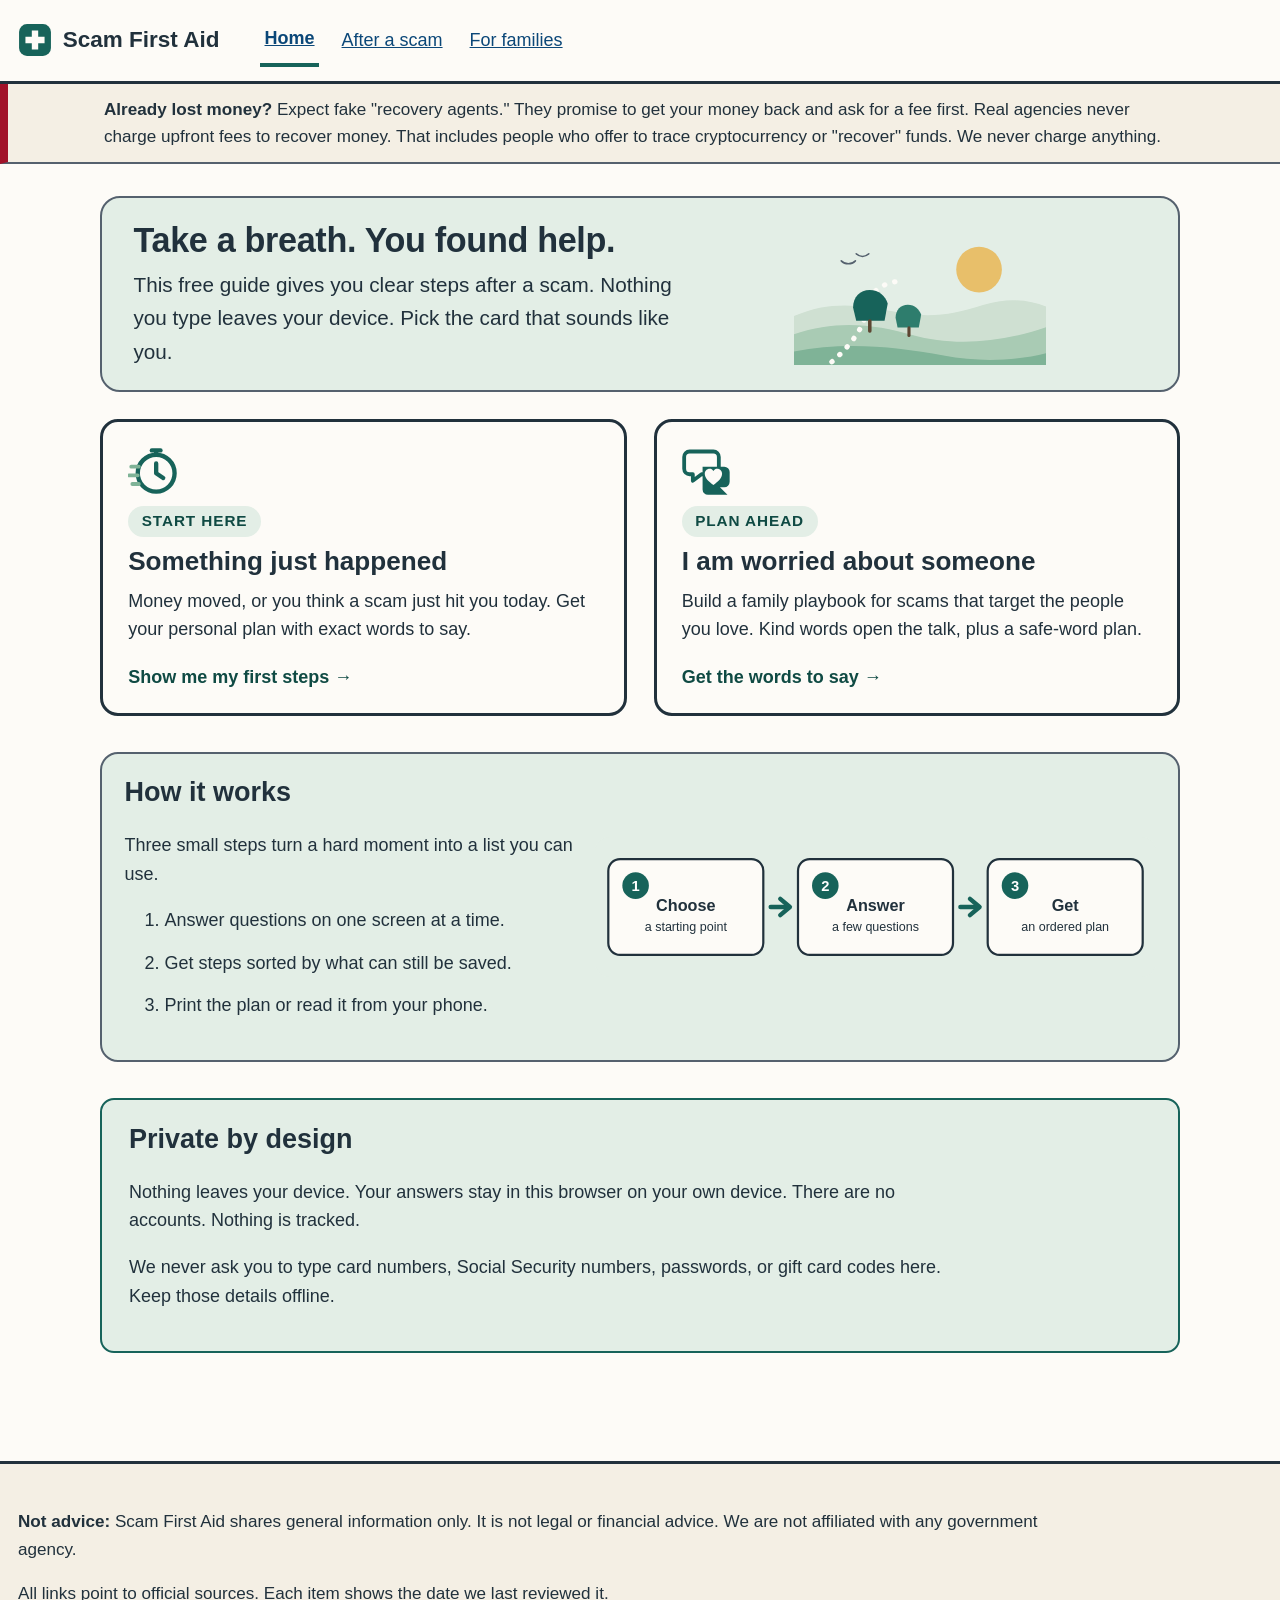
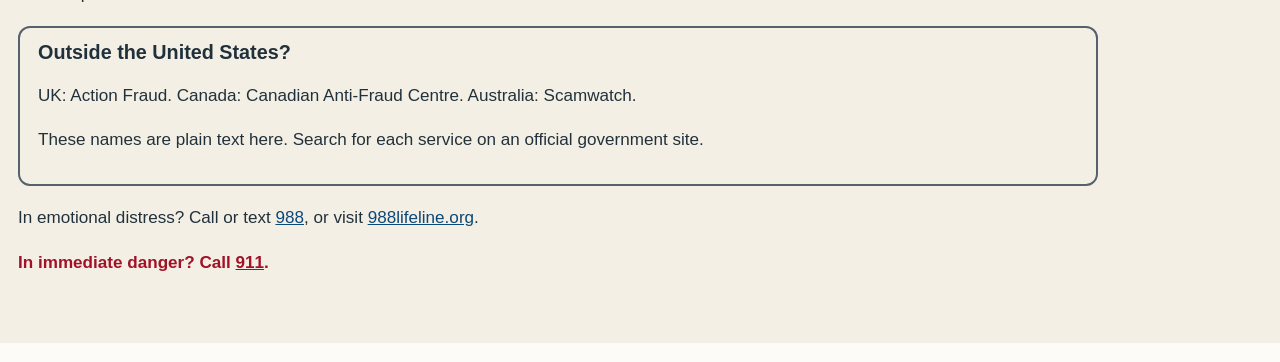
==== index.html @ e0d2bd54 "Publish reviewed Scam First Aid static site" ====
<!doctype html>
<html lang="en">
<head>
<meta charset="utf-8">
<meta name="viewport" content="width=device-width, initial-scale=1">
<title>Scam First Aid - free, private help after a scam</title>
<meta name="description" content="Answer a few questions after a scam. Get ordered, printable steps with exact words to say. Nothing you type leaves your device.">
<link rel="icon" href="assets/img/favicon.svg" type="image/svg+xml">
<link rel="stylesheet" href="assets/css/site.css">
<link rel="stylesheet" href="assets/css/print.css" media="print">
</head>
<body>
<a class="skip" href="#main">Skip to main content</a>
<header class="site-header">
  <p class="brand"><a class="brand-link" href="index.html"><img class="brand-mark" src="assets/img/favicon.svg" alt=""><span>Scam First Aid</span></a></p>
  <nav aria-label="Main">
    <ul>
      <li><a href="index.html" aria-current="page">Home</a></li>
      <li><a href="after-a-scam.html">After a scam</a></li>
      <li><a href="family.html">For families</a></li>
    </ul>
  </nav>
</header>

<div class="banner-warning">
  <p class="banner-full"><strong>Already lost money?</strong> Expect fake "recovery agents." They promise to get your money back and ask for a fee first. Real agencies never charge upfront fees to recover money. That includes people who offer to trace cryptocurrency or "recover" funds. We never charge anything.</p>
  <details class="banner-short">
    <summary><span><strong>Lost money?</strong> Beware fees.</span></summary>
    <p>They promise to get your money back and ask for a fee first. That includes people who offer to trace cryptocurrency or "recover" funds. Real agencies never charge upfront fees to recover money. We never charge anything.</p>
  </details>
</div>

<main id="main" class="home">
  <section class="hero" aria-labelledby="hero-title">
    <div>
      <h1 id="hero-title">Take a breath. You found help.</h1>
      <p class="lede">This free guide gives you clear steps after a scam. Nothing you type leaves your device. Pick the card that sounds like you.</p>
    </div>
    <img class="hero-art" src="assets/img/hero.svg" alt="" aria-hidden="true">
  </section>

  <ul class="doors">
    <li><a class="door" href="after-a-scam.html">
      <img class="door-icon" src="assets/img/persona-urgent.svg" alt="" aria-hidden="true">
      <span class="door-eyebrow">Start here</span>
      <h2>Something just happened</h2>
      <p>Money moved, or you think a scam just hit you today. Get your personal plan with exact words to say.</p>
      <span class="door-cta">Show me my first steps &rarr;</span>
    </a></li>
    <li><a class="door" href="family.html">
      <img class="door-icon" src="assets/img/persona-family.svg" alt="" aria-hidden="true">
      <span class="door-eyebrow">Plan ahead</span>
      <h2>I am worried about someone</h2>
      <p>Build a family playbook for scams that target the people you love. Kind words open the talk, plus a safe-word plan.</p>
      <span class="door-cta">Get the words to say &rarr;</span>
    </a></li>
  </ul>

  <section class="how-section" aria-labelledby="how-title">
    <div class="how-copy">
      <h2 id="how-title">How it works</h2>
      <p>Three small steps turn a hard moment into a list you can use.</p>
      <ol class="how-list">
        <li>Answer questions on one screen at a time.</li>
        <li>Get steps sorted by what can still be saved.</li>
        <li>Print the plan or read it from your phone.</li>
      </ol>
    </div>
    <img class="pathway-art" src="assets/img/recovery-path.svg" alt="Choose your starting point, answer a few questions, and get an ordered plan you can print.">
  </section>

  <div class="privacy-box">
    <h2>Private by design</h2>
    <p>Nothing leaves your device. Your answers stay in this browser on your own device. There are no accounts. Nothing is tracked.</p>
    <p>We never ask you to type card numbers, Social Security numbers, passwords, or gift card codes here. Keep those details offline.</p>
  </div>
</main>

<footer class="site-footer">
  <p><strong>Not advice:</strong> Scam First Aid shares general information only. It is not legal or financial advice. We are not affiliated with any government agency.</p>
  <p>All links point to official sources. Each item shows the date we last reviewed it.</p>
  <section class="footer-card" aria-labelledby="outside-us-title">
    <h2 id="outside-us-title">Outside the United States?</h2>
    <p>UK: Action Fraud. Canada: Canadian Anti-Fraud Centre. Australia: Scamwatch.</p>
    <p>These names are plain text here. Search for each service on an official government site.</p>
  </section>
  <p>In emotional distress? Call or text <a href="tel:988">988</a>, or visit <a href="https://988lifeline.org/" target="_blank" rel="noopener noreferrer">988lifeline.org</a>.</p>
  <p class="danger-note">In immediate danger? Call <a href="tel:911">911</a>.</p>
</footer>

<p id="sfa-live" class="visually-hidden" role="status" aria-live="polite"></p>
</body>
</html>
---- assets/css/site.css ----
:root {
  --paper: #fdfbf7;
  --ink: #21313c;
  --soft: #f4efe4;
  --calm-soft: #e3eee6;
  --calm: #17635a;
  --calm-dark: #0f4a43;
  --link: #0b4778;
  --link-visited: #5b3d80;
  --focus: #94500a;
  --line: #55616e;
  --urgent: #8a4500;
  --today-badge-bg: #7a4d00;
  --danger: #a11229;
}

* { box-sizing: border-box; }

html {
  font-size: 112.5%;
  scroll-behavior: smooth;
}

body {
  margin: 0;
  background: var(--paper);
  color: var(--ink);
  font-family: "Source Sans 3", "Source Sans Pro", -apple-system, "Segoe UI", Roboto, Arial, sans-serif;
  line-height: 1.6;
}

body.large-print {
  font-size: 133%;
}

p, li, dd { max-width: 46rem; }

h1, h2, h3 { line-height: 1.2; max-width: 40rem; }

a { color: var(--link); }
a:visited { color: var(--link-visited); }

a:focus-visible, button:focus-visible, input:focus-visible, select:focus-visible, [tabindex]:focus-visible {
  outline: 4px solid var(--focus);
  outline-offset: 3px;
  border-radius: 4px;
}

.skip {
  position: absolute;
  left: -9999px;
  top: 0;
  background: var(--paper);
  padding: 0.75rem 1rem;
  z-index: 10;
}
.skip:focus { left: 0.5rem; }

.visually-hidden {
  position: absolute !important;
  width: 1px;
  height: 1px;
  overflow: hidden;
  clip: rect(0 0 0 0);
  white-space: nowrap;
}

.site-header {
  border-bottom: 3px solid var(--ink);
  padding: 0.75rem 1rem;
  display: flex;
  flex-wrap: wrap;
  gap: 0.5rem 2rem;
  align-items: center;
  background: var(--paper);
}

.brand {
  margin: 0;
  font-weight: 700;
  font-size: 1.25rem;
}
.brand-link {
  display: inline-flex;
  align-items: center;
  gap: 0.6rem;
  min-height: 52px;
  padding-right: 0.25rem;
  color: var(--ink);
  text-decoration: none;
}
.brand-mark {
  width: 34px;
  height: 34px;
  flex: none;
}

.site-header nav ul {
  list-style: none;
  display: flex;
  gap: 1rem;
  margin: 0;
  padding: 0;
  flex-wrap: wrap;
}
.site-header nav a {
  display: inline-flex;
  align-items: center;
  padding: 0.45rem 0.25rem;
  min-height: 52px;
  line-height: 1.3;
}
.site-header nav a[aria-current="page"] {
  font-weight: 700;
  border-bottom: 4px solid var(--calm);
}

.banner-warning {
  background: var(--soft);
  border-bottom: 2px solid var(--line);
  border-left: 8px solid var(--danger);
  padding: 0.65rem 1rem;
  font-size: 0.95rem;
}
.banner-warning p { margin: 0 auto; max-width: 60rem; }
.banner-short { display: none; }

main {
  padding: 2rem 1rem 3.5rem;
  max-width: 62rem;
  margin: 0 auto;
}

.lede { font-size: 1.15rem; }

.hero {
  background: var(--calm-soft);
  border: 2px solid var(--line);
  border-radius: 20px;
  padding: 1.5rem;
  margin: 0 0 1.5rem;
  display: grid;
  gap: 1rem;
  align-items: center;
}
.hero h1 {
  margin: 0 0 0.4rem;
  font-size: 1.9rem;
  letter-spacing: -0.01em;
}
.hero .lede { margin: 0; }
.hero-art {
  width: 100%;
  max-width: 17rem;
  height: auto;
  justify-self: center;
}

@media (min-width: 48rem) {
  .hero { grid-template-columns: 1.2fr 1fr; padding: 1.25rem 1.75rem; }
  .hero-art { max-width: 14rem; }
}

@media (max-width: 480px) {
  .banner-full { display: none; }
  .banner-short { display: block; margin: 0 auto; max-width: 60rem; }
  .banner-short summary {
    display: flex;
    align-items: center;
    justify-content: space-between;
    gap: 0.75rem;
    min-height: 52px;
    cursor: pointer;
  }
  .banner-short summary::after {
    content: "Read more";
    flex: none;
    font-weight: 700;
    color: var(--calm-dark);
  }
  .banner-short[open] summary::after { content: "Show less"; }
  .hero-art { display: none; }
  main { padding-top: 0.75rem; }
  .hero { padding: 1rem; margin-bottom: 1rem; }
  .hero h1 { font-size: 1.55rem; }
  main.home {
    display: flex;
    flex-direction: column;
  }
  main.home .doors { order: -1; }
}

.doors {
  display: grid;
  gap: 1.5rem;
  grid-template-columns: repeat(auto-fit, minmax(17rem, 1fr));
  margin: 0 0 2rem;
  padding: 0;
  list-style: none;
}

.how-section {
  display: grid;
  grid-template-columns: minmax(0, 1fr) minmax(18rem, 1.25fr);
  gap: 1.25rem;
  align-items: center;
  padding: 1.25rem;
  margin: 0 0 2rem;
  background: var(--calm-soft);
  border: 2px solid var(--line);
  border-radius: 18px;
}
.how-section h2 { margin-top: 0; }
.how-section p { margin-top: 0; }
.pathway-art {
  width: 100%;
  height: auto;
  justify-self: center;
}

.door {
  border: 3px solid var(--ink);
  border-radius: 18px;
  padding: 1.25rem 1.4rem 1.15rem;
  display: flex;
  flex-direction: column;
  gap: 0.5rem;
  min-height: 52px;
  height: 100%;
  color: var(--ink);
  text-decoration: none;
  background: var(--paper);
  transition: transform 0.15s ease-out, box-shadow 0.15s ease-out;
}
.door:hover {
  background: var(--soft);
  transform: translateY(-2px);
  box-shadow: 0 4px 0 rgba(33, 49, 60, 0.25);
}
.door-icon {
  width: 52px;
  height: 52px;
}
.door-eyebrow {
  align-self: flex-start;
  font-size: 0.85rem;
  font-weight: 700;
  letter-spacing: 0.06em;
  text-transform: uppercase;
  color: var(--calm-dark);
  background: var(--calm-soft);
  border-radius: 999px;
  padding: 0.2rem 0.75rem;
}
.door h2 { margin: 0; font-size: 1.45rem; }
.door p { margin: 0; }
.door-cta {
  margin-top: auto;
  padding-top: 0.55rem;
  font-weight: 700;
  color: var(--calm-dark);
}

.how-list li { margin-bottom: 0.75rem; }

.privacy-box {
  border: 2px solid var(--calm);
  border-radius: 14px;
  background: var(--calm-soft);
  padding: 1.25rem 1.5rem;
  margin: 2rem 0;
}
.privacy-box h2 { margin-top: 0; }

.crisis-box {
  border: 3px solid var(--ink);
  border-radius: 12px;
  padding: 1.25rem 1.5rem;
  margin: 2rem 0 0;
}
.crisis-box h2, .crisis-box h3 { margin-top: 0; }
.crisis-box ul { padding-left: 1.25rem; }
.crisis-box li { margin-bottom: 0.6rem; }
.danger-line, .danger-note {
  color: var(--danger);
  font-weight: 700;
}
.danger-line a, .danger-note a { color: inherit; }

.wiz-progress {
  font-weight: 700;
  margin: 1rem 0 0.25rem;
}

.wiz-reassure {
  margin: 0.25rem 0 0.75rem;
  color: var(--line);
}

.progressbar {
  height: 14px;
  border: 2px solid var(--ink);
  border-radius: 999px;
  overflow: hidden;
  max-width: 24rem;
  background: var(--paper);
}
.progressbar span {
  display: block;
  height: 100%;
  width: 0;
  background: var(--calm);
  transition: width 0.2s ease-out;
}

.qcard {
  border: 2px solid var(--ink);
  border-radius: 16px;
  padding: 1.5rem;
  margin-top: 1rem;
  max-width: 42rem;
  background: var(--paper);
}
.qcard legend {
  font-weight: 700;
  font-size: 1.2rem;
  padding: 0 0.25rem;
}
.qcard .why {
  margin: 0 0 1rem;
  color: var(--ink);
}
.qcard fieldset { border: none; margin: 0; padding: 0; }

.choices {
  display: grid;
  gap: 0.75rem;
  padding: 0;
  margin: 0 0 1rem;
  list-style: none;
}

.choice {
  display: flex;
  align-items: center;
  gap: 0.75rem;
  width: 100%;
  min-height: 52px;
  text-align: left;
  font: inherit;
  padding: 0.85rem 1rem;
  border: 2px solid var(--ink);
  border-radius: 12px;
  background: var(--paper);
  cursor: pointer;
}
.choice:hover { background: var(--soft); }
.choice input {
  width: 26px;
  height: 26px;
  accent-color: var(--calm);
}

.wiz-actions {
  display: flex;
  gap: 0.75rem;
  flex-wrap: wrap;
  align-items: center;
}

button.btn, a.btn {
  font: inherit;
  font-weight: 700;
  min-height: 52px;
  padding: 0.65rem 1.35rem;
  border-radius: 12px;
  border: 2px solid var(--ink);
  background: var(--paper);
  color: var(--ink);
  cursor: pointer;
  display: inline-block;
}
button.btn.primary, a.btn.primary {
  background: var(--calm);
  border-color: var(--calm-dark);
  color: #ffffff;
}
button.btn:hover, a.btn:hover { background: var(--soft); color: var(--ink); }
button.btn.primary:hover, a.btn.primary:hover { background: var(--calm-dark); border-color: var(--calm-dark); color: #ffffff; }
button.btn[disabled] { opacity: 0.5; cursor: not-allowed; }

.plan-header {
  display: flex;
  flex-wrap: wrap;
  gap: 0.75rem 1.5rem;
  align-items: flex-start;
  justify-content: space-between;
  margin-top: 2.5rem;
  border-top: 3px solid var(--calm);
  padding-top: 1.25rem;
}
.plan-actions { display: flex; gap: 0.5rem; flex-wrap: wrap; }
.plan-date { margin: 0.35rem 0 0; color: var(--line); }
.plan-print-brand, .privacy-print-note { display: none; }

.tier-heading {
  margin: 1.75rem 0 0.5rem;
  font-size: 1.15rem;
  letter-spacing: 0.02em;
}

ol.plan-list { list-style: none; margin: 0; padding: 0; }

.plan-item {
  list-style: none;
}

.step-card {
  border: 2px solid var(--ink);
  border-radius: 16px;
  padding: 1.25rem 1.4rem;
  margin: 1rem 0;
  break-inside: avoid;
}
.step-head {
  display: flex;
  flex-wrap: wrap;
  gap: 0.5rem 0.75rem;
  align-items: baseline;
}
.step-number {
  font-weight: 700;
  color: var(--calm-dark);
  font-size: 1.15rem;
}
.step-head h4 { margin: 0; }

.badge {
  font-size: 0.85rem;
  font-weight: 700;
  padding: 0.2rem 0.6rem;
  border-radius: 999px;
  border: 2px solid currentColor;
  white-space: nowrap;
}
.badge-now { color: var(--urgent); }
.badge-today { color: var(--today-badge-bg); }
.badge-week { color: var(--line); }

.step-label { font-weight: 700; }

.say-block {
  background: var(--soft);
  border-left: 6px solid var(--calm);
  padding: 0.85rem 1.1rem;
  margin: 0.75rem 0;
  border-radius: 0 10px 10px 0;
}
.say-block p { margin: 0 0 0.5rem; }
.say-block blockquote {
  margin: 0;
  font-size: 1.05rem;
}

.copy-btn {
  font: inherit;
  font-size: 0.95rem;
  min-height: 52px;
  padding: 0.35rem 0.9rem;
  border-radius: 10px;
  border: 2px solid var(--ink);
  background: var(--paper);
  cursor: pointer;
}
.copy-btn:hover { background: var(--soft); }

.step-note { font-style: italic; }

.contacts {
  list-style: none;
  padding: 0;
  margin: 0.5rem 0;
}
.contacts li { margin: 0.35rem 0; }
.phone-link {
  font-weight: 700;
  font-size: 1.15rem;
}

.source-line {
  font-size: 0.9rem;
  color: var(--line);
  margin: 0.75rem 0 0;
}
.source-line a { color: var(--link); }

.done-box {
  display: flex;
  align-items: center;
  gap: 0.6rem;
  margin-top: 0.75rem;
  font-weight: 700;
  min-height: 52px;
  cursor: pointer;
}
.done-box input { width: 24px; height: 24px; accent-color: var(--calm); }
.step-card.is-done { opacity: 0.6; }

.summary-chips {
  display: flex;
  flex-wrap: wrap;
  gap: 0.5rem;
  list-style: none;
  padding: 0;
  margin: 1rem 0;
}
.chip {
  border: 2px solid var(--line);
  border-radius: 999px;
  padding: 0.3rem 0.8rem;
  background: var(--soft);
}

.fam-form {
  border: 2px solid var(--ink);
  border-radius: 16px;
  padding: 1.5rem;
  margin: 1rem 0;
  max-width: 34rem;
  background: var(--paper);
}
.fam-form label {
  display: block;
  font-weight: 700;
  margin-bottom: 0.3rem;
}
.fam-form select {
  font: inherit;
  min-height: 52px;
  padding: 0.5rem;
  border: 2px solid var(--ink);
  border-radius: 10px;
  background: var(--paper);
  color: var(--ink);
  width: 100%;
  margin-bottom: 1rem;
}
.fam-callout {
  border-left: 6px solid var(--calm);
  background: var(--soft);
  padding: 0.75rem 1rem;
  margin: 1rem 0;
  border-radius: 0 10px 10px 0;
}
.fam-callout a {
  display: inline-flex;
  align-items: center;
  min-height: 52px;
  margin-top: 0.35rem;
  padding: 0.35rem 0.8rem;
  border: 2px solid var(--calm-dark);
  border-radius: 10px;
  background: var(--paper);
  font-weight: 700;
}
.fam-callout a:hover { background: var(--calm-soft); }

.avoid-table {
  border-collapse: collapse;
  width: 100%;
  max-width: 46rem;
  margin: 0.75rem 0 1.25rem;
}
.avoid-table caption {
  text-align: left;
  font-weight: 700;
  padding-bottom: 0.4rem;
}
.avoid-table th, .avoid-table td {
  border: 2px solid var(--ink);
  padding: 0.6rem 0.75rem;
  text-align: left;
  vertical-align: top;
}

.script-lines { padding-left: 1.25rem; }
.script-lines li { margin-bottom: 0.6rem; }

.agreement-lines { padding-left: 1.25rem; }
.agreement-lines li { margin-bottom: 0.6rem; }

.print-only { display: none; }

.scenario-label { font-weight: 700; margin-bottom: 0.25rem; }

.resistance-moves { padding-left: 1.25rem; }
.resistance-moves li { margin-bottom: 0.6rem; }
.hard-line {
  border-left: 6px solid var(--urgent);
  padding: 0.5rem 0.75rem;
  margin: 0.75rem 0;
  font-weight: 700;
}
.refresh-note { font-style: italic; }

.practice-roles {
  display: grid;
  gap: 0.75rem;
  margin: 0.75rem 0;
}
@media (min-width: 40rem) {
  .practice-roles { grid-template-columns: 1fr 1fr; }
}
.practice-role {
  border: 2px solid var(--line);
  border-radius: 12px;
  padding: 0.75rem 1rem;
  background: var(--soft);
}
.practice-role h4 { margin: 0 0 0.35rem; }

.letter-block {
  border: 2px solid var(--ink);
  border-radius: 14px;
  padding: 1rem 1.25rem;
  margin: 1rem 0;
}
.letter-block h3 { margin-top: 0; }
.letter-body p { margin: 0.5rem 0; }

.ritual-picker {
  border: 2px solid var(--ink);
  border-radius: 12px;
  padding: 0.75rem 1rem;
  margin: 0.75rem 0;
  max-width: 34rem;
}
.ritual-picker legend { font-weight: 700; padding: 0 0.4rem; }
.ritual-option {
  display: inline-flex;
  align-items: center;
  gap: 0.4rem;
  min-height: 52px;
  margin-right: 1.25rem;
  font-weight: 700;
}
.ritual-slots { padding-left: 1.25rem; }
.ritual-slots li { margin-bottom: 0.35rem; }
.strip-note { font-style: italic; }

.site-footer {
  border-top: 3px solid var(--ink);
  padding: 1.5rem 1rem 2.75rem;
  font-size: 0.95rem;
  background: var(--soft);
}
.site-footer p { max-width: 60rem; }
.footer-card {
  max-width: 60rem;
  margin: 1rem 0;
  padding: 0.75rem 1rem;
  border: 2px solid var(--line);
  border-radius: 12px;
}
.footer-card h2 { margin: 0 0 0.35rem; font-size: 1.1rem; }

@media (prefers-reduced-motion: reduce) {
  html { scroll-behavior: auto; }
  * { transition: none !important; }
}

.help-directory {
  border: 2px solid var(--ink);
  border-radius: 16px;
  padding: 1rem 1.25rem;
  margin: 1rem 0 2rem;
  background: var(--paper);
}
.help-directory summary {
  display: flex;
  align-items: center;
  min-height: 52px;
  font-weight: 700;
  font-size: 1.1rem;
  cursor: pointer;
}
.directory-list {
  list-style: none;
  padding: 0;
  margin: 1rem 0 0;
  display: grid;
  gap: 0.85rem;
}
.dir-row {
  border: 2px solid var(--line);
  border-radius: 12px;
  padding: 0.75rem 1rem;
  background: var(--soft);
}
.dir-head {
  margin: 0 0 0.25rem;
  display: flex;
  flex-wrap: wrap;
  align-items: center;
  gap: 0.5rem;
}
.dir-chip {
  font-size: 0.85rem;
  font-weight: 700;
  border: 2px solid var(--line);
  border-radius: 999px;
  padding: 0.15rem 0.7rem;
  background: var(--paper);
}
.dir-for { margin: 0 0 0.35rem; }
.dir-meta { margin: 0; font-size: 0.9rem; }
.dir-reviewed { color: var(--line); }

.evidence-box {
  border: 2px solid var(--calm-dark);
  border-radius: 14px;
  background: var(--calm-soft);
  padding: 1rem 1.25rem;
  margin: 1rem 0;
}
.evidence-box h3 { margin-top: 0; }
.evidence-box ul { padding-left: 1.25rem; margin-bottom: 0; }
.evidence-box li { margin-bottom: 0.4rem; }

.wallet-card {
  border: 2px dashed var(--ink);
  border-radius: 10px;
  padding: 0.75rem 1rem;
  margin: 1rem 0;
  max-width: 3.5in;
  background: var(--paper);
}
.wallet-card h3 { margin-top: 0; font-size: 1rem; }
.wallet-card p { margin: 0.3rem 0; }
.wallet-card ul { padding-left: 1.25rem; margin-bottom: 0; }
.wallet-card li { margin-bottom: 0.3rem; }

@media (min-width: 48rem) {
  main { padding: 1.75rem 1rem 4rem; }
}

@media (max-width: 47.99rem) {
  .how-section { grid-template-columns: 1fr; }
}
---- assets/css/print.css ----
@page {
  margin: 0.5in;
}

@page wallet {
  size: 3.5in 2in;
  margin: 0.12in;
}

body {
  font-size: 11pt;
  line-height: 1.4;
  color: #000;
  background: #fff;
}

body.large-print {
  font-size: 13pt;
}

[tabindex]:focus,
:focus {
  outline: none !important;
}

body.plan-shown .page-intro,
body.plan-shown #plan > .lede {
  display: none !important;
}

body.plan-shown #help-directory {
  display: none !important;
}

.site-header,
.banner-warning,
.hero,
.doors,
.wiz-actions,
.wiz-reassure,
.plan-actions,
.summary-wrap,
.copy-btn,
.done-box,
.skip,
#sfa-live,
.fam-form,
.ritual-picker,
.privacy-box,
.how-list,
.no-print {
  display: none !important;
}

.print-only {
  display: block !important;
}

a {
  color: #000;
  text-decoration: none;
}

.plan-print-brand {
  display: block !important;
  font-size: 10pt;
  font-weight: 700;
  letter-spacing: 0.08em;
  text-transform: uppercase;
  margin: 0 0 2pt;
}

h1 { font-size: 18pt; }
h2 { font-size: 15pt; }
h3 { font-size: 13pt; }

.plan-header {
  border-top: none;
  padding-top: 0;
  margin-top: 0;
}
.plan-title-wrap h2 { font-size: 16pt; }
.plan-date {
  color: #000;
  font-size: 10pt;
  margin: 2pt 0 4pt;
}

.step-card a[href^="http"]::after,
.crisis-box a[href^="http"]::after {
  content: " (" attr(href) ")";
  font-size: 8pt;
  word-break: break-all;
}

.step-card,
.crisis-box {
  border: 1.5pt solid #000;
  border-radius: 0;
  padding: 6pt 9pt;
  margin: 5pt 0;
  break-inside: avoid;
  page-break-inside: avoid;
}

.evidence-box,
.wallet-card {
  border: 1.5pt solid #000;
  border-radius: 0;
  padding: 6pt 9pt;
  margin: 5pt 0;
  break-inside: avoid;
  page-break-inside: avoid;
}

.letter-block,
.ritual-strip,
.agreement-lines,
.refresh-note {
  break-inside: avoid;
  page-break-inside: avoid;
}

.letter-block {
  border: 1.5pt solid #000;
  padding: 6pt 9pt;
  margin: 5pt 0;
}

.letter-block h3,
.ritual-strip h4 {
  margin-top: 0;
}

.ritual-slots {
  padding-left: 14pt;
  margin: 2pt 0;
}

.ritual-slots li { margin-bottom: 1pt; }

.hard-line {
  border-left: 3pt solid #000;
  padding: 4pt 7pt;
  margin: 4pt 0;
}

.evidence-box h3,
.wallet-card h3 {
  font-size: 11.5pt;
  margin-top: 0;
}

.wallet-card {
  page: wallet;
  box-sizing: border-box;
  width: calc(3.5in - 0.24in);
  max-width: none;
  border-style: solid;
  border-width: 1pt;
  font-size: 8pt;
}

.wallet-card ul {
  padding-left: 12pt;
  margin: 2pt 0;
}

.wallet-card li { margin-bottom: 1pt; }

.tier-heading {
  break-after: avoid;
  page-break-after: avoid;
  margin: 9pt 0 2pt;
  font-size: 11.5pt;
}

.say-block {
  background: #fff;
  border-left: 3pt solid #000;
  padding: 4pt 7pt;
  margin: 4pt 0;
}
.say-block blockquote { font-size: 10.5pt; }

.step-head h4 { font-size: 11.5pt; }

.badge { color: #000; }

.contacts { margin: 2pt 0; }
.contacts li { margin: 1pt 0; }

.phone-link { font-size: 10.5pt; }

.source-line {
  font-size: 8.5pt;
  color: #000;
  margin: 3pt 0 0;
}

.privacy-print-note {
  display: block !important;
  font-size: 9pt;
  margin-top: 10pt;
  border-top: 1pt solid #000;
  padding-top: 5pt;
}

.crisis-box {
  font-size: 10pt;
}
.crisis-box li { margin-bottom: 3pt; }
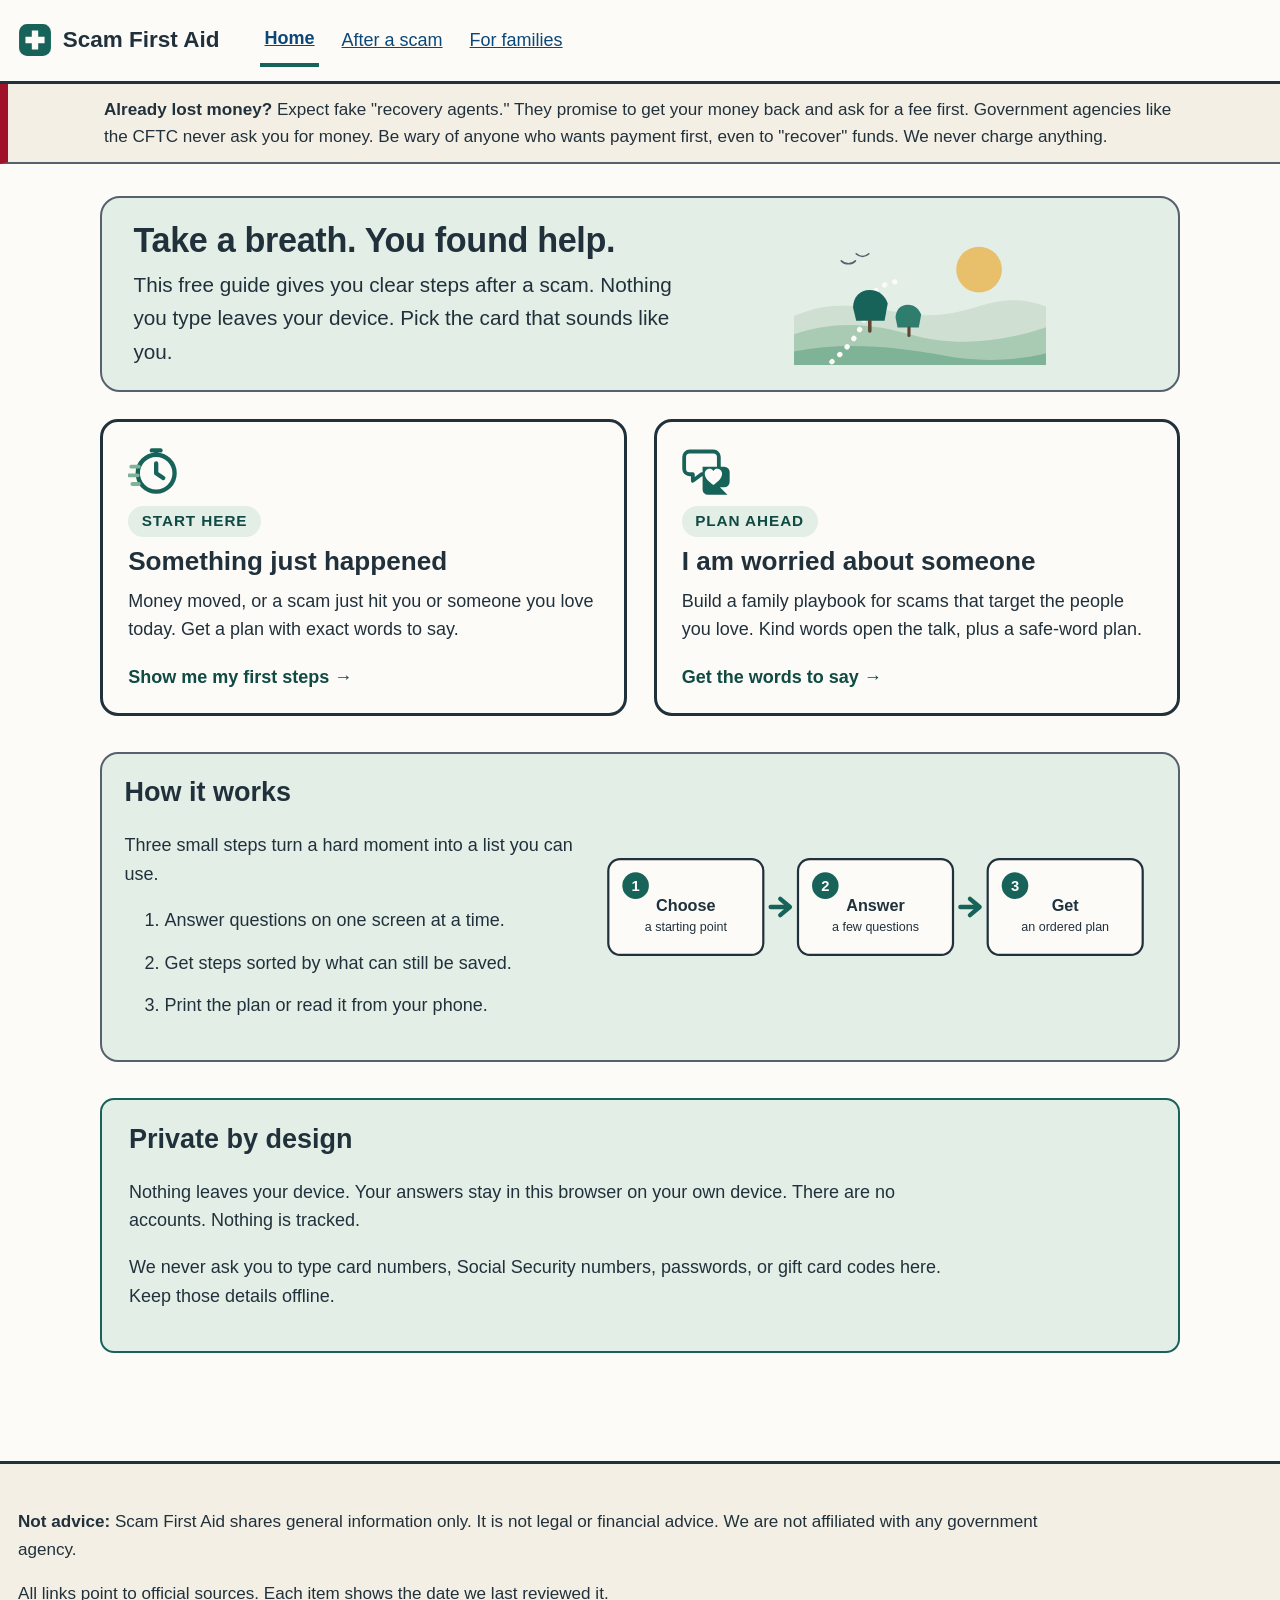
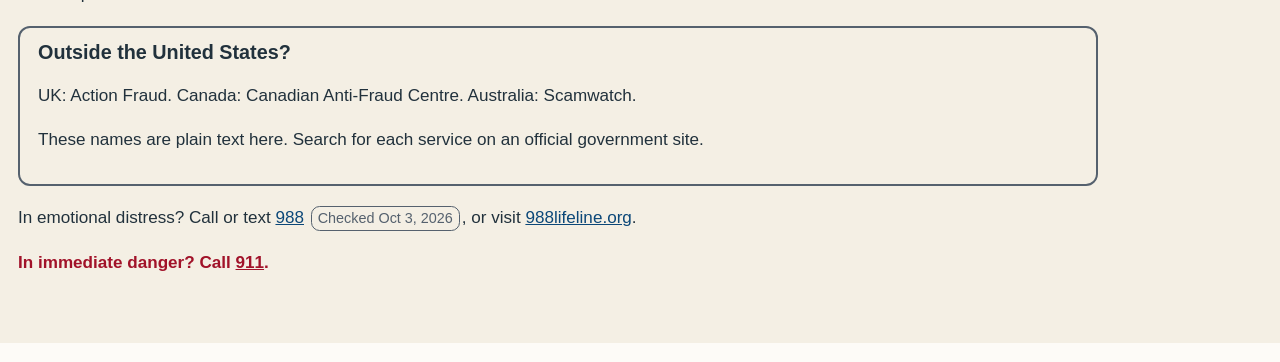
==== commit 2e3876ec: "Publish 51215c92ff13" ====
--- a/index.html
+++ b/index.html
@@ -23,10 +23,10 @@
 </header>
 
 <div class="banner-warning">
-  <p class="banner-full"><strong>Already lost money?</strong> Expect fake "recovery agents." They promise to get your money back and ask for a fee first. Real agencies never charge upfront fees to recover money. That includes people who offer to trace cryptocurrency or "recover" funds. We never charge anything.</p>
+  <p class="banner-full"><strong>Already lost money?</strong> Expect fake "recovery agents." They promise to get your money back and ask for a fee first. Government agencies like the CFTC never ask you for money. Be wary of anyone who wants payment first, even to "recover" funds. We never charge anything.</p>
   <details class="banner-short">
     <summary><span><strong>Lost money?</strong> Beware fees.</span></summary>
-    <p>They promise to get your money back and ask for a fee first. That includes people who offer to trace cryptocurrency or "recover" funds. Real agencies never charge upfront fees to recover money. We never charge anything.</p>
+    <p>They promise to get your money back and ask for a fee first. Government agencies like the CFTC never ask you for money. Be wary of anyone who wants payment first, even to "recover" funds. We never charge anything.</p>
   </details>
 </div>
 
@@ -44,7 +44,7 @@
       <img class="door-icon" src="assets/img/persona-urgent.svg" alt="" aria-hidden="true">
       <span class="door-eyebrow">Start here</span>
       <h2>Something just happened</h2>
-      <p>Money moved, or you think a scam just hit you today. Get your personal plan with exact words to say.</p>
+      <p>Money moved, or a scam just hit you or someone you love today. Get a plan with exact words to say.</p>
       <span class="door-cta">Show me my first steps &rarr;</span>
     </a></li>
     <li><a class="door" href="family.html">
@@ -84,7 +84,7 @@
     <p>UK: Action Fraud. Canada: Canadian Anti-Fraud Centre. Australia: Scamwatch.</p>
     <p>These names are plain text here. Search for each service on an official government site.</p>
   </section>
-  <p>In emotional distress? Call or text <a href="tel:988">988</a>, or visit <a href="https://988lifeline.org/" target="_blank" rel="noopener noreferrer">988lifeline.org</a>.</p>
+  <p>In emotional distress? Call or text <a href="tel:988">988</a> <span class="phone-state">Checked Oct 3, 2026</span>, or visit <a href="https://988lifeline.org/" target="_blank" rel="noopener noreferrer">988lifeline.org</a>.</p>
   <p class="danger-note">In immediate danger? Call <a href="tel:911">911</a>.</p>
 </footer>
 
--- a/assets/css/site.css
+++ b/assets/css/site.css
@@ -188,6 +188,23 @@
     flex-direction: column;
   }
   main.home .doors { order: -1; }
+  /* Helper plans: first step within one phone screen (tests/helper.test.mjs pins it). */
+  body.plan-helper .page-intro {
+    position: absolute;
+    width: 1px;
+    height: 1px;
+    overflow: hidden;
+    clip: rect(0 0 0 0);
+    white-space: nowrap;
+  }
+  body.plan-helper .plan-header h2 { font-size: 1.35rem; }
+  body.plan-helper #plan > .lede { font-size: 1rem; margin: 0.5rem 0; }
+  body.plan-helper .helper-jump { font-size: 0.95rem; margin: 0; }
+  body.plan-helper .plan-header { margin-top: 1rem; padding-top: 0.75rem; }
+  body.plan-helper .plan-actions { flex-wrap: nowrap; gap: 0.35rem; }
+  body.plan-helper .plan-actions .btn { padding: 0.5rem 0.6rem; font-size: 0.85rem; min-height: 44px; }
+  body.plan-helper .plan-date { margin-top: 0.15rem; }
+  body.plan-helper .tier-heading { margin-top: 0.75rem; }
 }
 
 .doors {
@@ -487,6 +504,24 @@
   font-size: 1.15rem;
 }
 
+.phone-state {
+  display: inline-block;
+  font-size: 0.8rem;
+  font-weight: 400;
+  color: var(--line);
+  border: 1px solid var(--line);
+  border-radius: 0.6em;
+  padding: 0 0.4em;
+  margin: 0 0.15em;
+}
+.phone-state-flag {
+  font-weight: 700;
+  color: var(--ink);
+  background: var(--soft);
+  border-style: dashed;
+  border-radius: 0.4em;
+}
+
 .source-line {
   font-size: 0.9rem;
   color: var(--line);
@@ -727,6 +762,33 @@
 .evidence-box ul { padding-left: 1.25rem; margin-bottom: 0; }
 .evidence-box li { margin-bottom: 0.4rem; }
 
+.helper-card {
+  border: 2px solid var(--calm-dark);
+  border-radius: 14px;
+  background: var(--calm-soft);
+  padding: 1rem 1.25rem;
+  margin: 1rem 0;
+  overflow-wrap: anywhere;
+}
+.helper-card h3 { margin-top: 0; }
+.helper-card ul { padding-left: 1.25rem; margin-bottom: 0; }
+.helper-card li { margin-bottom: 0.5rem; }
+.helper-card summary { font-weight: 700; cursor: pointer; min-height: 2.75rem; }
+.helper-card .source-line { display: block; font-size: 0.9rem; }
+.helper-dir-title { margin: 1rem 0 0.4rem; }
+.helper-jump { margin: 0.25rem 0 0; font-size: 1rem; }
+.helper-words {
+  border: 2px solid var(--calm-dark);
+  border-radius: 14px;
+  background: var(--calm-soft);
+  padding: 1rem 1.25rem;
+  margin: 1rem 0;
+  overflow-wrap: anywhere;
+}
+.helper-words h3 { margin-top: 0; }
+.helper-words .step-note { margin-bottom: 0; }
+.say-helper { border-style: dashed; }
+
 .wallet-card {
   border: 2px dashed var(--ink);
   border-radius: 10px;
--- a/assets/css/print.css
+++ b/assets/css/print.css
@@ -39,6 +39,7 @@
 .wiz-actions,
 .wiz-reassure,
 .plan-actions,
+.helper-jump,
 .summary-wrap,
 .copy-btn,
 .done-box,
@@ -104,6 +105,7 @@
 }
 
 .evidence-box,
+.helper-words,
 .wallet-card {
   border: 1.5pt solid #000;
   border-radius: 0;
@@ -167,6 +169,7 @@
 }
 
 .wallet-card li { margin-bottom: 1pt; }
+.wallet-card .phone-state { font-size: 6pt; }
 
 .tier-heading {
   break-after: avoid;
@@ -191,6 +194,14 @@
 .contacts li { margin: 1pt 0; }
 
 .phone-link { font-size: 10.5pt; }
+
+.phone-state {
+  font-size: 7.5pt;
+  color: #000;
+  border: 0.5pt solid #000;
+  padding: 0 2pt;
+}
+.phone-state-flag { font-weight: 700; border-style: dashed; background: none; }
 
 .source-line {
   font-size: 8.5pt;
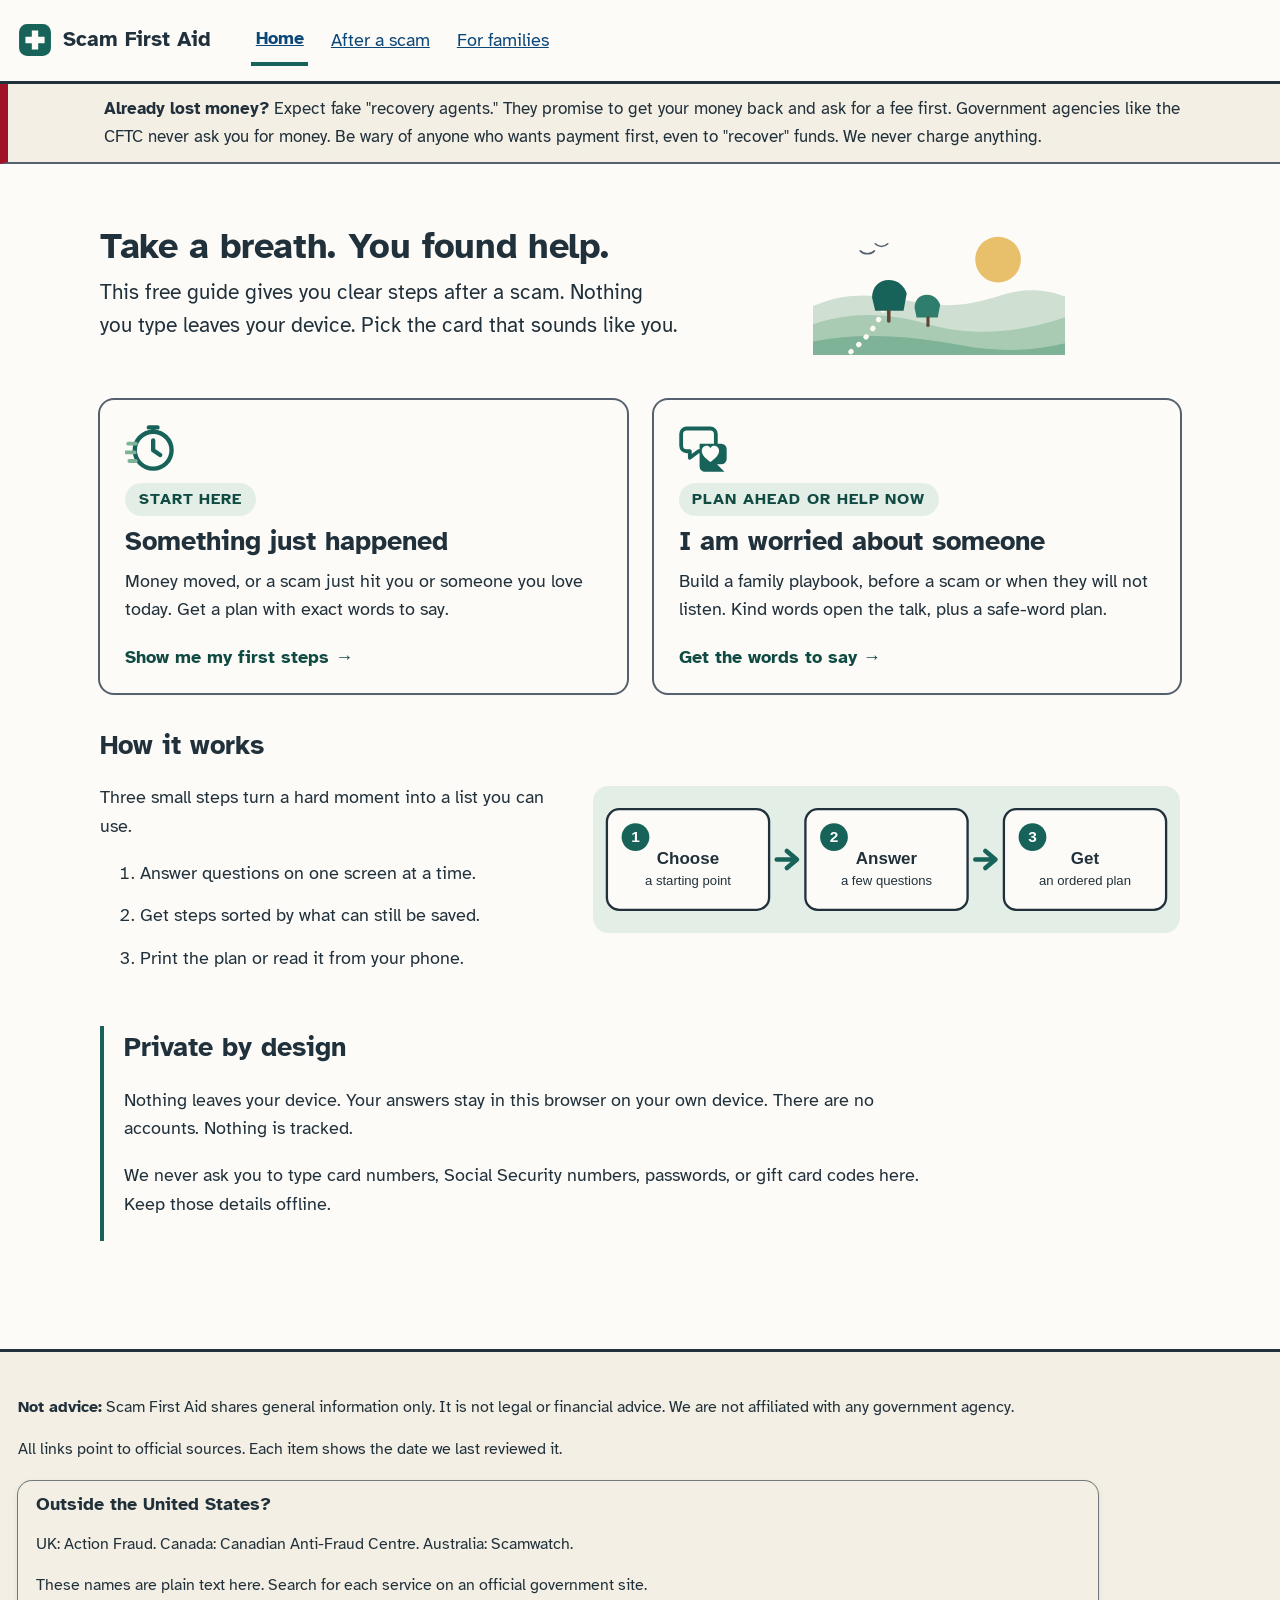
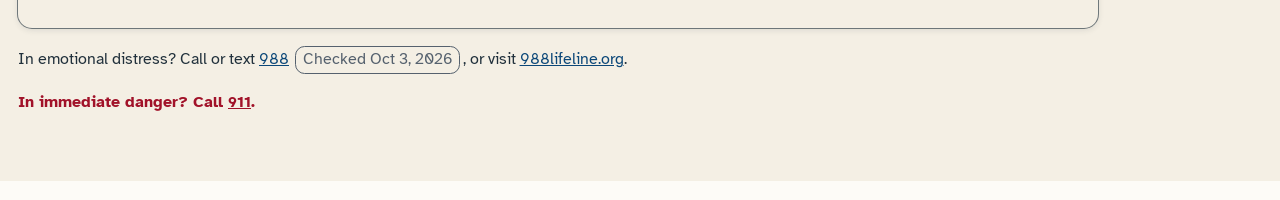
==== commit 2dd2a317: "Publish f9aa8748ce5e" ====
--- a/index.html
+++ b/index.html
@@ -22,13 +22,15 @@
   </nav>
 </header>
 
+<!-- BANNER:START -->
 <div class="banner-warning">
-  <p class="banner-full"><strong>Already lost money?</strong> Expect fake "recovery agents." They promise to get your money back and ask for a fee first. Government agencies like the CFTC never ask you for money. Be wary of anyone who wants payment first, even to "recover" funds. We never charge anything.</p>
+  <p class="banner-full"><strong>Already lost money?</strong> Expect fake &quot;recovery agents.&quot; They promise to get your money back and ask for a fee first. Government agencies like the CFTC never ask you for money. Be wary of anyone who wants payment first, even to &quot;recover&quot; funds. We never charge anything.</p>
   <details class="banner-short">
     <summary><span><strong>Lost money?</strong> Beware fees.</span></summary>
-    <p>They promise to get your money back and ask for a fee first. Government agencies like the CFTC never ask you for money. Be wary of anyone who wants payment first, even to "recover" funds. We never charge anything.</p>
+    <p>They promise to get your money back and ask for a fee first. Government agencies like the CFTC never ask you for money. Be wary of anyone who wants payment first, even to &quot;recover&quot; funds. We never charge anything.</p>
   </details>
 </div>
+<!-- BANNER:END -->
 
 <main id="main" class="home">
   <section class="hero" aria-labelledby="hero-title">
@@ -49,9 +51,9 @@
     </a></li>
     <li><a class="door" href="family.html">
       <img class="door-icon" src="assets/img/persona-family.svg" alt="" aria-hidden="true">
-      <span class="door-eyebrow">Plan ahead</span>
+      <span class="door-eyebrow">Plan ahead or help now</span>
       <h2>I am worried about someone</h2>
-      <p>Build a family playbook for scams that target the people you love. Kind words open the talk, plus a safe-word plan.</p>
+      <p>Build a family playbook, before a scam or when they will not listen. Kind words open the talk, plus a safe-word plan.</p>
       <span class="door-cta">Get the words to say &rarr;</span>
     </a></li>
   </ul>
--- a/assets/css/site.css
+++ b/assets/css/site.css
@@ -12,6 +12,34 @@
   --urgent: #8a4500;
   --today-badge-bg: #7a4d00;
   --danger: #a11229;
+
+  /* Five text sizes (1rem = 18px). 16px is the floor. */
+  --t-small: 0.889rem; /* 16px: meta, sources, chips, badges */
+  --t-body: 1rem; /* 18px */
+  --t-lead: 1.167rem; /* 21px: step titles, the words to say */
+  --t-h2: 1.5rem; /* 27px: section and question titles */
+  --t-h1: 2rem; /* 36px: page titles */
+
+  /* One box level: a soft shadow edge instead of a heavy frame. */
+  --card-edge: 0 0 0 1px rgba(33, 49, 60, 0.6), 0 2px 6px rgba(33, 49, 60, 0.12);
+  --control-edge: 0 0 0 2px var(--line), 0 1px 3px rgba(33, 49, 60, 0.12);
+  --card-radius: 14px;
+}
+
+/* Stored reading font: local files only, no font service. Licence: LICENSE-FONT. */
+@font-face {
+  font-family: "Atkinson Hyperlegible";
+  src: url("../fonts/atkinson-hyperlegible-400.woff2") format("woff2");
+  font-weight: 400;
+  font-style: normal;
+  font-display: swap;
+}
+@font-face {
+  font-family: "Atkinson Hyperlegible";
+  src: url("../fonts/atkinson-hyperlegible-700.woff2") format("woff2");
+  font-weight: 700;
+  font-style: normal;
+  font-display: swap;
 }
 
 * { box-sizing: border-box; }
@@ -25,25 +53,44 @@
   margin: 0;
   background: var(--paper);
   color: var(--ink);
-  font-family: "Source Sans 3", "Source Sans Pro", -apple-system, "Segoe UI", Roboto, Arial, sans-serif;
+  font-family: "Atkinson Hyperlegible", -apple-system, "Segoe UI", Roboto, Arial, sans-serif;
+  font-size: var(--t-body);
   line-height: 1.6;
+  overflow-wrap: anywhere;
 }
 
 body.large-print {
-  font-size: 133%;
+  --t-small: 1.185rem;
+  --t-body: 1.333rem;
+  --t-lead: 1.556rem;
+  --t-h2: 2rem;
+  --t-h1: 2.667rem;
 }
 
 p, li, dd { max-width: 46rem; }
 
-h1, h2, h3 { line-height: 1.2; max-width: 40rem; }
-
-a { color: var(--link); }
+h1, h2, h3, h4 { line-height: 1.2; max-width: 40rem; }
+h1 { font-size: var(--t-h1); }
+h2 { font-size: var(--t-h2); }
+h3 { font-size: var(--t-lead); }
+h4 { font-size: var(--t-body); }
+
+a { color: var(--link); overflow-wrap: anywhere; }
 a:visited { color: var(--link-visited); }
 
 a:focus-visible, button:focus-visible, input:focus-visible, select:focus-visible, [tabindex]:focus-visible {
   outline: 4px solid var(--focus);
   outline-offset: 3px;
   border-radius: 4px;
+}
+
+/* Headings the page moves focus to (tabindex="-1"): a quiet underline, still 3:1 or better. */
+[tabindex="-1"]:focus-visible {
+  outline: none;
+  text-decoration: underline;
+  text-decoration-color: var(--focus);
+  text-decoration-thickness: 4px;
+  text-underline-offset: 0.3em;
 }
 
 .skip {
@@ -78,7 +125,7 @@
 .brand {
   margin: 0;
   font-weight: 700;
-  font-size: 1.25rem;
+  font-size: var(--t-lead);
 }
 .brand-link {
   display: inline-flex;
@@ -120,7 +167,7 @@
   border-bottom: 2px solid var(--line);
   border-left: 8px solid var(--danger);
   padding: 0.65rem 1rem;
-  font-size: 0.95rem;
+  font-size: 0.95rem; /* the one off-scale size: the captain asked to keep this banner exactly as it was */
 }
 .banner-warning p { margin: 0 auto; max-width: 60rem; }
 .banner-short { display: none; }
@@ -131,13 +178,10 @@
   margin: 0 auto;
 }
 
-.lede { font-size: 1.15rem; }
+.lede { font-size: var(--t-lead); }
 
 .hero {
-  background: var(--calm-soft);
-  border: 2px solid var(--line);
-  border-radius: 20px;
-  padding: 1.5rem;
+  padding: 1rem 0;
   margin: 0 0 1.5rem;
   display: grid;
   gap: 1rem;
@@ -145,7 +189,7 @@
 }
 .hero h1 {
   margin: 0 0 0.4rem;
-  font-size: 1.9rem;
+  font-size: var(--t-h1);
   letter-spacing: -0.01em;
 }
 .hero .lede { margin: 0; }
@@ -157,7 +201,7 @@
 }
 
 @media (min-width: 48rem) {
-  .hero { grid-template-columns: 1.2fr 1fr; padding: 1.25rem 1.75rem; }
+  .hero { grid-template-columns: 1.2fr 1fr; padding: 1rem 0; }
   .hero-art { max-width: 14rem; }
 }
 
@@ -180,9 +224,10 @@
   }
   .banner-short[open] summary::after { content: "Show less"; }
   .hero-art { display: none; }
+  .site-header { padding: 0.25rem 1rem; gap: 0 1.5rem; }
   main { padding-top: 0.75rem; }
-  .hero { padding: 1rem; margin-bottom: 1rem; }
-  .hero h1 { font-size: 1.55rem; }
+  .hero { padding: 0.5rem 0; margin-bottom: 0.75rem; }
+  .hero h1 { font-size: var(--t-h2); }
   main.home {
     display: flex;
     flex-direction: column;
@@ -197,20 +242,24 @@
     clip: rect(0 0 0 0);
     white-space: nowrap;
   }
-  body.plan-helper .plan-header h2 { font-size: 1.35rem; }
-  body.plan-helper #plan > .lede { font-size: 1rem; margin: 0.5rem 0; }
-  body.plan-helper .helper-jump { font-size: 0.95rem; margin: 0; }
+  body.plan-helper .plan-header h2 { font-size: var(--t-lead); }
+  body.plan-helper #plan > .lede { font-size: var(--t-body); margin: 0.5rem 0; }
+  body.plan-helper .helper-jump { font-size: var(--t-small); margin: 0; }
   body.plan-helper .plan-header { margin-top: 1rem; padding-top: 0.75rem; }
-  body.plan-helper .plan-actions { flex-wrap: nowrap; gap: 0.35rem; }
-  body.plan-helper .plan-actions .btn { padding: 0.5rem 0.6rem; font-size: 0.85rem; min-height: 44px; }
+  body.plan-helper .plan-header .plan-actions { flex-wrap: nowrap; gap: 0.35rem; }
+  body.plan-helper .plan-header .plan-actions .btn { padding: 0.5rem 0.6rem; font-size: var(--t-small); min-height: 44px; }
   body.plan-helper .plan-date { margin-top: 0.15rem; }
   body.plan-helper .tier-heading { margin-top: 0.75rem; }
+}
+
+@media (max-width: 15rem) {
+  body.plan-helper .plan-actions { flex-wrap: wrap; }
 }
 
 .doors {
   display: grid;
   gap: 1.5rem;
-  grid-template-columns: repeat(auto-fit, minmax(17rem, 1fr));
+  grid-template-columns: repeat(auto-fit, minmax(min(100%, 15rem), 1fr));
   margin: 0 0 2rem;
   padding: 0;
   list-style: none;
@@ -221,11 +270,8 @@
   grid-template-columns: minmax(0, 1fr) minmax(18rem, 1.25fr);
   gap: 1.25rem;
   align-items: center;
-  padding: 1.25rem;
+  padding: 0;
   margin: 0 0 2rem;
-  background: var(--calm-soft);
-  border: 2px solid var(--line);
-  border-radius: 18px;
 }
 .how-section h2 { margin-top: 0; }
 .how-section p { margin-top: 0; }
@@ -236,8 +282,8 @@
 }
 
 .door {
-  border: 3px solid var(--ink);
-  border-radius: 18px;
+  box-shadow: var(--control-edge);
+  border-radius: var(--card-radius);
   padding: 1.25rem 1.4rem 1.15rem;
   display: flex;
   flex-direction: column;
@@ -252,7 +298,7 @@
 .door:hover {
   background: var(--soft);
   transform: translateY(-2px);
-  box-shadow: 0 4px 0 rgba(33, 49, 60, 0.25);
+  box-shadow: var(--control-edge), 0 4px 8px rgba(33, 49, 60, 0.18);
 }
 .door-icon {
   width: 52px;
@@ -260,7 +306,7 @@
 }
 .door-eyebrow {
   align-self: flex-start;
-  font-size: 0.85rem;
+  font-size: var(--t-small);
   font-weight: 700;
   letter-spacing: 0.06em;
   text-transform: uppercase;
@@ -269,7 +315,8 @@
   border-radius: 999px;
   padding: 0.2rem 0.75rem;
 }
-.door h2 { margin: 0; font-size: 1.45rem; }
+.door { min-width: 0; overflow-wrap: anywhere; }
+.door h2 { margin: 0; font-size: var(--t-h2); }
 .door p { margin: 0; }
 .door-cta {
   margin-top: auto;
@@ -281,17 +328,15 @@
 .how-list li { margin-bottom: 0.75rem; }
 
 .privacy-box {
-  border: 2px solid var(--calm);
-  border-radius: 14px;
-  background: var(--calm-soft);
-  padding: 1.25rem 1.5rem;
+  border-left: 4px solid var(--calm);
+  padding: 0.25rem 0 0.25rem 1.1rem;
   margin: 2rem 0;
 }
 .privacy-box h2 { margin-top: 0; }
 
 .crisis-box {
-  border: 3px solid var(--ink);
-  border-radius: 12px;
+  box-shadow: var(--card-edge);
+  border-radius: var(--card-radius);
   padding: 1.25rem 1.5rem;
   margin: 2rem 0 0;
 }
@@ -304,13 +349,24 @@
 }
 .danger-line a, .danger-note a { color: inherit; }
 
+.wiz-progress-wrap {
+  display: flex;
+  flex-wrap: wrap;
+  align-items: center;
+  gap: 0.1rem 0.75rem;
+  margin: 0.5rem 0 0;
+}
 .wiz-progress {
   font-weight: 700;
-  margin: 1rem 0 0.25rem;
+  font-size: var(--t-small);
+  margin: 0;
 }
 
 .wiz-reassure {
-  margin: 0.25rem 0 0.75rem;
+  flex-basis: 100%;
+  margin: 0;
+  font-size: var(--t-small);
+  line-height: 1.4;
   color: var(--line);
 }
 
@@ -319,6 +375,7 @@
   border: 2px solid var(--ink);
   border-radius: 999px;
   overflow: hidden;
+  flex: 1 1 8rem;
   max-width: 24rem;
   background: var(--paper);
 }
@@ -331,23 +388,32 @@
 }
 
 .qcard {
-  border: 2px solid var(--ink);
-  border-radius: 16px;
-  padding: 1.5rem;
-  margin-top: 1rem;
+  border: 0;
+  padding: 0;
+  margin: 1rem 0 0;
+  min-width: 0;
   max-width: 42rem;
-  background: var(--paper);
-}
-.qcard legend {
-  font-weight: 700;
-  font-size: 1.2rem;
-  padding: 0 0.25rem;
+}
+.qcard-title {
+  font-size: var(--t-h2);
+  font-weight: 700;
+  line-height: 1.2;
+  margin: 0 0 0.35rem;
 }
 .qcard .why {
   margin: 0 0 1rem;
+  font-size: var(--t-small);
   color: var(--ink);
 }
-.qcard fieldset { border: none; margin: 0; padding: 0; }
+
+@media (max-width: 480px) {
+  .qcard { padding: 0.6rem 0 0.75rem; margin-top: 0.4rem; }
+  .qcard .why { font-size: var(--t-small); line-height: 1.4; margin-bottom: 0.75rem; }
+}
+
+/* Question screens: the page title and intro stay, small, above the progress. */
+body:not(.plan-shown) .page-intro h1 { font-size: var(--t-lead); margin: 0 0 0.2rem; }
+body:not(.plan-shown) .page-intro .lede { font-size: var(--t-small); line-height: 1.4; margin: 0; }
 
 .choices {
   display: grid;
@@ -366,7 +432,8 @@
   text-align: left;
   font: inherit;
   padding: 0.85rem 1rem;
-  border: 2px solid var(--ink);
+  border: 0;
+  box-shadow: var(--control-edge);
   border-radius: 12px;
   background: var(--paper);
   cursor: pointer;
@@ -418,11 +485,11 @@
 }
 .plan-actions { display: flex; gap: 0.5rem; flex-wrap: wrap; }
 .plan-date { margin: 0.35rem 0 0; color: var(--line); }
-.plan-print-brand, .privacy-print-note { display: none; }
+.plan-print-brand, .privacy-print-note, .print-sources { display: none; }
 
 .tier-heading {
   margin: 1.75rem 0 0.5rem;
-  font-size: 1.15rem;
+  font-size: var(--t-lead);
   letter-spacing: 0.02em;
 }
 
@@ -432,28 +499,39 @@
   list-style: none;
 }
 
+/* One box level. Wide screens: a soft card. Phones: a top rule and space, no frame. */
 .step-card {
-  border: 2px solid var(--ink);
-  border-radius: 16px;
+  box-shadow: var(--card-edge);
+  border-radius: var(--card-radius);
   padding: 1.25rem 1.4rem;
   margin: 1rem 0;
   break-inside: avoid;
 }
+@media (max-width: 40rem) {
+  .step-card {
+    box-shadow: none;
+    border-radius: 0;
+    border-top: 2px solid var(--line);
+    padding: 1rem 0 0.25rem;
+    margin: 1.25rem 0;
+  }
+}
 .step-head {
-  display: flex;
-  flex-wrap: wrap;
-  gap: 0.5rem 0.75rem;
+  display: grid;
+  grid-template-columns: auto minmax(0, 1fr);
+  gap: 0.2rem 0.5rem;
   align-items: baseline;
 }
+.step-head .badge { grid-column: 2; justify-self: start; }
 .step-number {
   font-weight: 700;
   color: var(--calm-dark);
-  font-size: 1.15rem;
-}
-.step-head h4 { margin: 0; }
+  font-size: var(--t-lead);
+}
+.step-head h4 { margin: 0; font-size: var(--t-lead); }
 
 .badge {
-  font-size: 0.85rem;
+  font-size: var(--t-small);
   font-weight: 700;
   padding: 0.2rem 0.6rem;
   border-radius: 999px;
@@ -466,22 +544,30 @@
 
 .step-label { font-weight: 700; }
 
+/* Words to say: a plain left rule. The helper's own words are the one tinted, larger block. */
 .say-block {
-  background: var(--soft);
-  border-left: 6px solid var(--calm);
-  padding: 0.85rem 1.1rem;
+  border-left: 4px solid var(--calm);
+  padding: 0.1rem 0 0.1rem 0.9rem;
   margin: 0.75rem 0;
-  border-radius: 0 10px 10px 0;
-}
-.say-block p { margin: 0 0 0.5rem; }
-.say-block blockquote {
-  margin: 0;
-  font-size: 1.05rem;
+}
+.say-block p { margin: 0 0 0.35rem; }
+.say-block blockquote { margin: 0; }
+.say-block.say-mine {
+  background: var(--calm-soft);
+  border-left: 6px solid var(--calm-dark);
+  border-radius: 0 12px 12px 0;
+  padding: 0.75rem 1rem;
+}
+.say-block.say-mine .step-label { color: var(--calm-dark); }
+.say-block.say-mine blockquote {
+  font-size: var(--t-lead);
+  font-weight: 700;
 }
 
 .copy-btn {
   font: inherit;
-  font-size: 0.95rem;
+  margin-top: 0.35rem;
+  font-size: var(--t-small);
   min-height: 52px;
   padding: 0.35rem 0.9rem;
   border-radius: 10px;
@@ -501,12 +587,12 @@
 .contacts li { margin: 0.35rem 0; }
 .phone-link {
   font-weight: 700;
-  font-size: 1.15rem;
+  font-size: var(--t-lead);
 }
 
 .phone-state {
   display: inline-block;
-  font-size: 0.8rem;
+  font-size: var(--t-small);
   font-weight: 400;
   color: var(--line);
   border: 1px solid var(--line);
@@ -522,11 +608,13 @@
   border-radius: 0.4em;
 }
 
+.step-why { font-size: var(--t-small); }
 .source-line {
-  font-size: 0.9rem;
+  font-size: var(--t-small);
   color: var(--line);
   margin: 0.75rem 0 0;
 }
+.own-advice { display: block; font-size: var(--t-small); font-style: italic; color: var(--line); }
 .source-line a { color: var(--link); }
 
 .done-box {
@@ -550,27 +638,32 @@
   margin: 1rem 0;
 }
 .chip {
-  border: 2px solid var(--line);
+  border: 1px solid var(--line);
   border-radius: 999px;
   padding: 0.3rem 0.8rem;
   background: var(--soft);
 }
 
 .fam-form {
-  border: 2px solid var(--ink);
-  border-radius: 16px;
+  box-shadow: var(--card-edge);
+  border-radius: var(--card-radius);
   padding: 1.5rem;
   margin: 1rem 0;
   max-width: 34rem;
   background: var(--paper);
 }
+.fam-form fieldset { border: 0; margin: 0; padding: 0; min-width: 0; }
 .fam-form label {
   display: block;
   font-weight: 700;
   margin-bottom: 0.3rem;
 }
+.fam-form fieldset { min-width: 0; }
 .fam-form select {
   font: inherit;
+  max-width: 100%;
+  min-width: 0;
+  box-sizing: border-box;
   min-height: 52px;
   padding: 0.5rem;
   border: 2px solid var(--ink);
@@ -616,13 +709,14 @@
   padding: 0.6rem 0.75rem;
   text-align: left;
   vertical-align: top;
+  overflow-wrap: anywhere;
 }
 
 .script-lines { padding-left: 1.25rem; }
 .script-lines li { margin-bottom: 0.6rem; }
 
 .agreement-lines { padding-left: 1.25rem; }
-.agreement-lines li { margin-bottom: 0.6rem; }
+.agreement-lines li { margin-bottom: 0.6rem; overflow-wrap: anywhere; }
 
 .print-only { display: none; }
 
@@ -647,16 +741,15 @@
   .practice-roles { grid-template-columns: 1fr 1fr; }
 }
 .practice-role {
-  border: 2px solid var(--line);
-  border-radius: 12px;
+  box-shadow: var(--card-edge);
+  border-radius: var(--card-radius);
   padding: 0.75rem 1rem;
-  background: var(--soft);
 }
 .practice-role h4 { margin: 0 0 0.35rem; }
 
 .letter-block {
-  border: 2px solid var(--ink);
-  border-radius: 14px;
+  box-shadow: var(--card-edge);
+  border-radius: var(--card-radius);
   padding: 1rem 1.25rem;
   margin: 1rem 0;
 }
@@ -664,8 +757,9 @@
 .letter-body p { margin: 0.5rem 0; }
 
 .ritual-picker {
-  border: 2px solid var(--ink);
-  border-radius: 12px;
+  border: 0;
+  box-shadow: var(--card-edge);
+  border-radius: var(--card-radius);
   padding: 0.75rem 1rem;
   margin: 0.75rem 0;
   max-width: 34rem;
@@ -686,7 +780,7 @@
 .site-footer {
   border-top: 3px solid var(--ink);
   padding: 1.5rem 1rem 2.75rem;
-  font-size: 0.95rem;
+  font-size: var(--t-small);
   background: var(--soft);
 }
 .site-footer p { max-width: 60rem; }
@@ -694,10 +788,10 @@
   max-width: 60rem;
   margin: 1rem 0;
   padding: 0.75rem 1rem;
-  border: 2px solid var(--line);
-  border-radius: 12px;
-}
-.footer-card h2 { margin: 0 0 0.35rem; font-size: 1.1rem; }
+  box-shadow: var(--card-edge);
+  border-radius: var(--card-radius);
+}
+.footer-card h2 { margin: 0 0 0.35rem; font-size: var(--t-body); }
 
 @media (prefers-reduced-motion: reduce) {
   html { scroll-behavior: auto; }
@@ -705,9 +799,9 @@
 }
 
 .help-directory {
-  border: 2px solid var(--ink);
-  border-radius: 16px;
-  padding: 1rem 1.25rem;
+  box-shadow: var(--card-edge);
+  border-radius: var(--card-radius);
+  padding: 0.25rem 1.25rem 1rem;
   margin: 1rem 0 2rem;
   background: var(--paper);
 }
@@ -716,22 +810,23 @@
   align-items: center;
   min-height: 52px;
   font-weight: 700;
-  font-size: 1.1rem;
+  font-size: var(--t-body);
   cursor: pointer;
 }
 .directory-list {
   list-style: none;
   padding: 0;
-  margin: 1rem 0 0;
+  margin: 0.5rem 0 0;
   display: grid;
   gap: 0.85rem;
 }
 .dir-row {
-  border: 2px solid var(--line);
-  border-radius: 12px;
-  padding: 0.75rem 1rem;
-  background: var(--soft);
-}
+  min-width: 0;
+  overflow-wrap: anywhere;
+  border-top: 1px solid var(--line);
+  padding: 0.75rem 0 0;
+}
+.dir-row:first-child { border-top: 0; padding-top: 0; }
 .dir-head {
   margin: 0 0 0.25rem;
   display: flex;
@@ -740,54 +835,87 @@
   gap: 0.5rem;
 }
 .dir-chip {
-  font-size: 0.85rem;
-  font-weight: 700;
-  border: 2px solid var(--line);
+  font-size: var(--t-small);
+  font-weight: 700;
+  border: 1px solid var(--line);
   border-radius: 999px;
   padding: 0.15rem 0.7rem;
   background: var(--paper);
 }
 .dir-for { margin: 0 0 0.35rem; }
-.dir-meta { margin: 0; font-size: 0.9rem; }
+.dir-warn { margin: 0 0 0.35rem; font-size: var(--t-small); }
+/* Row slots, always in this order: name, what it is for, call buttons with their check state under
+   each number, links, reviewed date. Decision 32 still scans every phone link for its state. */
+.dir-calls, .dir-links {
+  list-style: none;
+  margin: 0.25rem 0;
+  padding: 0;
+  display: flex;
+  flex-wrap: wrap;
+  gap: 0.35rem 1rem;
+}
+.dir-calls li {
+  display: grid;
+  justify-items: start;
+  align-content: start;
+  gap: 0.2rem;
+  max-width: 100%;
+}
+.dir-calls .phone-state { margin: 0; max-width: 100%; }
+.dir-call-label { font-size: var(--t-small); }
+a.call-btn {
+  display: inline-flex;
+  align-items: center;
+  min-height: 52px;
+  padding: 0.4rem 1rem;
+  border: 2px solid var(--calm-dark);
+  border-radius: 12px;
+  background: var(--paper);
+  text-decoration: none;
+}
+.dir-links a {
+  display: inline-flex;
+  align-items: center;
+  min-height: 52px;
+}
+.dir-meta { margin: 0; font-size: var(--t-small); }
 .dir-reviewed { color: var(--line); }
 
 .evidence-box {
-  border: 2px solid var(--calm-dark);
-  border-radius: 14px;
-  background: var(--calm-soft);
-  padding: 1rem 1.25rem;
-  margin: 1rem 0;
+  border-left: 4px solid var(--calm);
+  padding: 0.25rem 0 0.25rem 1.1rem;
+  margin: 1.25rem 0;
 }
 .evidence-box h3 { margin-top: 0; }
 .evidence-box ul { padding-left: 1.25rem; margin-bottom: 0; }
 .evidence-box li { margin-bottom: 0.4rem; }
 
 .helper-card {
-  border: 2px solid var(--calm-dark);
-  border-radius: 14px;
-  background: var(--calm-soft);
-  padding: 1rem 1.25rem;
-  margin: 1rem 0;
+  border-left: 4px solid var(--calm);
+  padding: 0.25rem 0 0.25rem 1.1rem;
+  margin: 1.25rem 0;
   overflow-wrap: anywhere;
 }
 .helper-card h3 { margin-top: 0; }
 .helper-card ul { padding-left: 1.25rem; margin-bottom: 0; }
 .helper-card li { margin-bottom: 0.5rem; }
 .helper-card summary { font-weight: 700; cursor: pointer; min-height: 2.75rem; }
-.helper-card .source-line { display: block; font-size: 0.9rem; }
+.helper-card .source-line { display: block; }
 .helper-dir-title { margin: 1rem 0 0.4rem; }
-.helper-jump { margin: 0.25rem 0 0; font-size: 1rem; }
-.helper-words {
-  border: 2px solid var(--calm-dark);
-  border-radius: 14px;
-  background: var(--calm-soft);
-  padding: 1rem 1.25rem;
-  margin: 1rem 0;
+.helper-jump { margin: 0.25rem 0 0; font-size: var(--t-body); }
+.helper-words,
+.helper-denial {
+  border-left: 4px solid var(--calm);
+  padding: 0.25rem 0 0.25rem 1.1rem;
+  margin: 1.25rem 0;
   overflow-wrap: anywhere;
 }
-.helper-words h3 { margin-top: 0; }
+.helper-words h3,
+.helper-denial h3 { margin-top: 0; }
 .helper-words .step-note { margin-bottom: 0; }
-.say-helper { border-style: dashed; }
+.helper-denial ul { padding-left: 1.25rem; margin-bottom: 0.75rem; }
+.helper-denial li { margin-bottom: 0.5rem; }
+.helper-denial .source-line { display: block; }
 
 .wallet-card {
   border: 2px dashed var(--ink);
@@ -797,7 +925,7 @@
   max-width: 3.5in;
   background: var(--paper);
 }
-.wallet-card h3 { margin-top: 0; font-size: 1rem; }
+.wallet-card h3 { margin-top: 0; font-size: var(--t-body); }
 .wallet-card p { margin: 0.3rem 0; }
 .wallet-card ul { padding-left: 1.25rem; margin-bottom: 0; }
 .wallet-card li { margin-bottom: 0.3rem; }
@@ -809,3 +937,49 @@
 @media (max-width: 47.99rem) {
   .how-section { grid-template-columns: 1fr; }
 }
+
+/* ---------- Side column: who to call, and what you say (helper plan, 64rem and wider) ---------- */
+.plan-side { display: none; }
+@media (min-width: 64rem) {
+  body.plan-helper .plan-layout:has(> .plan-side:not([hidden])) {
+    display: grid;
+    grid-template-columns: minmax(0, 1fr) 19rem;
+    gap: 2rem;
+    align-items: start;
+  }
+  body.plan-helper .plan-side:not([hidden]) {
+    display: block;
+    position: sticky;
+    top: 1rem;
+    margin-top: 2.5rem;
+    border-left: 4px solid var(--calm);
+    padding: 0.25rem 0 0.25rem 1.1rem;
+  }
+  .plan-side h3 { font-size: var(--t-lead); margin: 0 0 0.5rem; }
+  .plan-side h4 { font-size: var(--t-body); margin: 0.75rem 0 0.35rem; color: var(--calm-dark); }
+  .plan-side .contacts li { margin: 0.5rem 0; }
+  .plan-side .phone-state { display: block; margin: 0.2rem 0 0; }
+  .plan-side .say-block blockquote { font-size: var(--t-body); }
+}
+
+@media (forced-colors: active) {
+  .door, .choice, .crisis-box, .fam-form, .practice-role, .letter-block, .ritual-picker, .footer-card, .help-directory {
+    border: 2px solid CanvasText;
+  }
+}
+@media (forced-colors: active) and (min-width: 40.01rem) {
+  .step-card { border: 2px solid CanvasText; }
+}
+
+/* End of the plan: Start over asks in the page; "Keep my plan" is the safe choice. */
+.plan-end { margin: 1.5rem 0 0; }
+.confirm {
+  border: 2px solid var(--ink);
+  border-radius: 12px;
+  padding: 0.75rem 1rem;
+  margin-top: 0.75rem;
+  max-width: 32rem;
+  background: var(--paper);
+}
+.confirm[hidden] { display: none; }
+.confirm p { margin: 0 0 0.5rem; }
--- a/assets/css/print.css
+++ b/assets/css/print.css
@@ -1,5 +1,5 @@
 @page {
-  margin: 0.5in;
+  margin: 0.4in;
 }
 
 @page wallet {
@@ -8,14 +8,21 @@
 }
 
 body {
-  font-size: 11pt;
-  line-height: 1.4;
+  font-size: 9pt;
+  line-height: 1.25;
   color: #000;
   background: #fff;
 }
 
+/* Padding below the wallet-card page would otherwise print as a blank sheet. */
+main {
+  padding: 0;
+  margin: 0;
+  max-width: none;
+}
+
 body.large-print {
-  font-size: 13pt;
+  font-size: 11.5pt;
 }
 
 [tabindex]:focus,
@@ -28,8 +35,13 @@
   display: none !important;
 }
 
+.plan-side,
 body.plan-shown #help-directory {
   display: none !important;
+}
+
+.plan-layout {
+  display: block !important;
 }
 
 .site-header,
@@ -57,6 +69,24 @@
   display: block !important;
 }
 
+/* Sources: one list on paper, so the per-block lines stay on screen only; the own-advice label stays. */
+.source-line,
+.helper-words .btn {
+  display: none !important;
+}
+.print-sources {
+  display: block !important;
+  margin: 6pt 0 0;
+  font-size: 8pt;
+  break-inside: avoid;
+  page-break-inside: avoid;
+}
+.print-sources h3 { font-size: 9.5pt; margin: 0 0 2pt; }
+.print-sources ul { margin: 0; padding-left: 12pt; columns: 2; column-gap: 14pt; }
+.print-sources li { break-inside: avoid; overflow-wrap: anywhere; }
+
+p, li { max-width: none; }
+
 a {
   color: #000;
   text-decoration: none;
@@ -71,9 +101,9 @@
   margin: 0 0 2pt;
 }
 
-h1 { font-size: 18pt; }
-h2 { font-size: 15pt; }
-h3 { font-size: 13pt; }
+h1 { font-size: 16pt; }
+h2 { font-size: 13pt; }
+h3 { font-size: 11pt; }
 
 .plan-header {
   border-top: none;
@@ -96,24 +126,89 @@
 
 .step-card,
 .crisis-box {
-  border: 1.5pt solid #000;
+  border: 1pt solid #000;
   border-radius: 0;
-  padding: 6pt 9pt;
-  margin: 5pt 0;
+  padding: 3pt 7pt;
+  margin: 3pt 0;
   break-inside: avoid;
   page-break-inside: avoid;
 }
 
 .evidence-box,
 .helper-words,
+.helper-denial,
 .wallet-card {
-  border: 1.5pt solid #000;
+  border: 1pt solid #000;
   border-radius: 0;
-  padding: 6pt 9pt;
-  margin: 5pt 0;
-  break-inside: avoid;
-  page-break-inside: avoid;
-}
+  background: none !important;
+  padding: 3pt 7pt;
+  margin: 3pt 0;
+  break-inside: avoid;
+  page-break-inside: avoid;
+}
+
+.helper-card,
+.evidence-box,
+.helper-words,
+.crisis-box,
+.step-card {
+  background: none !important;
+}
+.helper-card {
+  border: 1pt solid #000;
+  border-radius: 0;
+  padding: 3pt 7pt;
+  margin: 3pt 0;
+}
+
+/* The plan flows in two columns so a letter side holds the steps and their phone numbers. */
+.plan-list-wrap {
+  columns: 2;
+  column-gap: 16pt;
+}
+.plan-list-wrap .plan-list { margin: 0; }
+
+/* Long blocks may break between their items; the items stay whole. */
+.helper-card,
+.evidence-box,
+.helper-words,
+.crisis-box,
+.step-card {
+  break-inside: auto;
+  page-break-inside: auto;
+}
+.helper-card li,
+.step-card .contacts,
+.step-card p,
+.step-card .contacts li,
+.evidence-box li,
+.crisis-box li,
+.say-block {
+  break-inside: avoid;
+  page-break-inside: avoid;
+}
+
+/* Screen cards use shadow edges; paper keeps plain black rules. */
+.step-card,
+.crisis-box,
+.evidence-box,
+.helper-words,
+.helper-denial,
+.letter-block,
+.fam-form,
+.practice-role,
+.footer-card {
+  box-shadow: none;
+}
+
+.say-block.say-mine {
+  background: #fff;
+  border-radius: 0;
+  border-left: 3pt solid #000;
+  padding: 4pt 7pt;
+}
+.say-block.say-mine .step-label { color: #000; }
+.say-block.say-mine blockquote { font-size: 10.5pt; font-weight: 700; }
 
 .letter-block,
 .ritual-strip,
@@ -170,6 +265,16 @@
 
 .wallet-card li { margin-bottom: 1pt; }
 .wallet-card .phone-state { font-size: 6pt; }
+.wallet-card h3 { font-size: 9pt; margin: 0 0 2pt; }
+.wallet-card p { margin: 0 0 2pt; }
+.helper-card .helper-directory { font-size: 8pt; padding-left: 12pt; margin: 2pt 0; }
+.helper-card .helper-directory li { break-inside: avoid; margin-bottom: 2pt; }
+.evidence-box ul { margin: 2pt 0; padding-left: 12pt; }
+.evidence-box li { margin-bottom: 1pt; }
+.say-block.say-helper { border: 0; border-left: 3pt solid #000; }
+.step-note { margin: 2pt 0; }
+.helper-card p, .helper-card ul, .helper-card h4 { margin-top: 2pt; margin-bottom: 2pt; }
+.say-block p, .say-block blockquote { margin-top: 1pt; margin-bottom: 1pt; }
 
 .tier-heading {
   break-after: avoid;
@@ -186,9 +291,19 @@
 }
 .say-block blockquote { font-size: 10.5pt; }
 
-.step-head h4 { font-size: 11.5pt; }
-
-.badge { color: #000; }
+.step-head { display: flex; flex-wrap: wrap; align-items: baseline; gap: 2pt 6pt; }
+.step-head h4,
+.step-number { font-size: 11.5pt; }
+.step-number { color: #000; }
+
+h4,
+.step-why,
+.own-advice,
+.footer-card h2 {
+  font-size: 1em;
+}
+
+.badge { color: #000; font-size: 8pt; }
 
 .contacts { margin: 2pt 0; }
 .contacts li { margin: 1pt 0; }
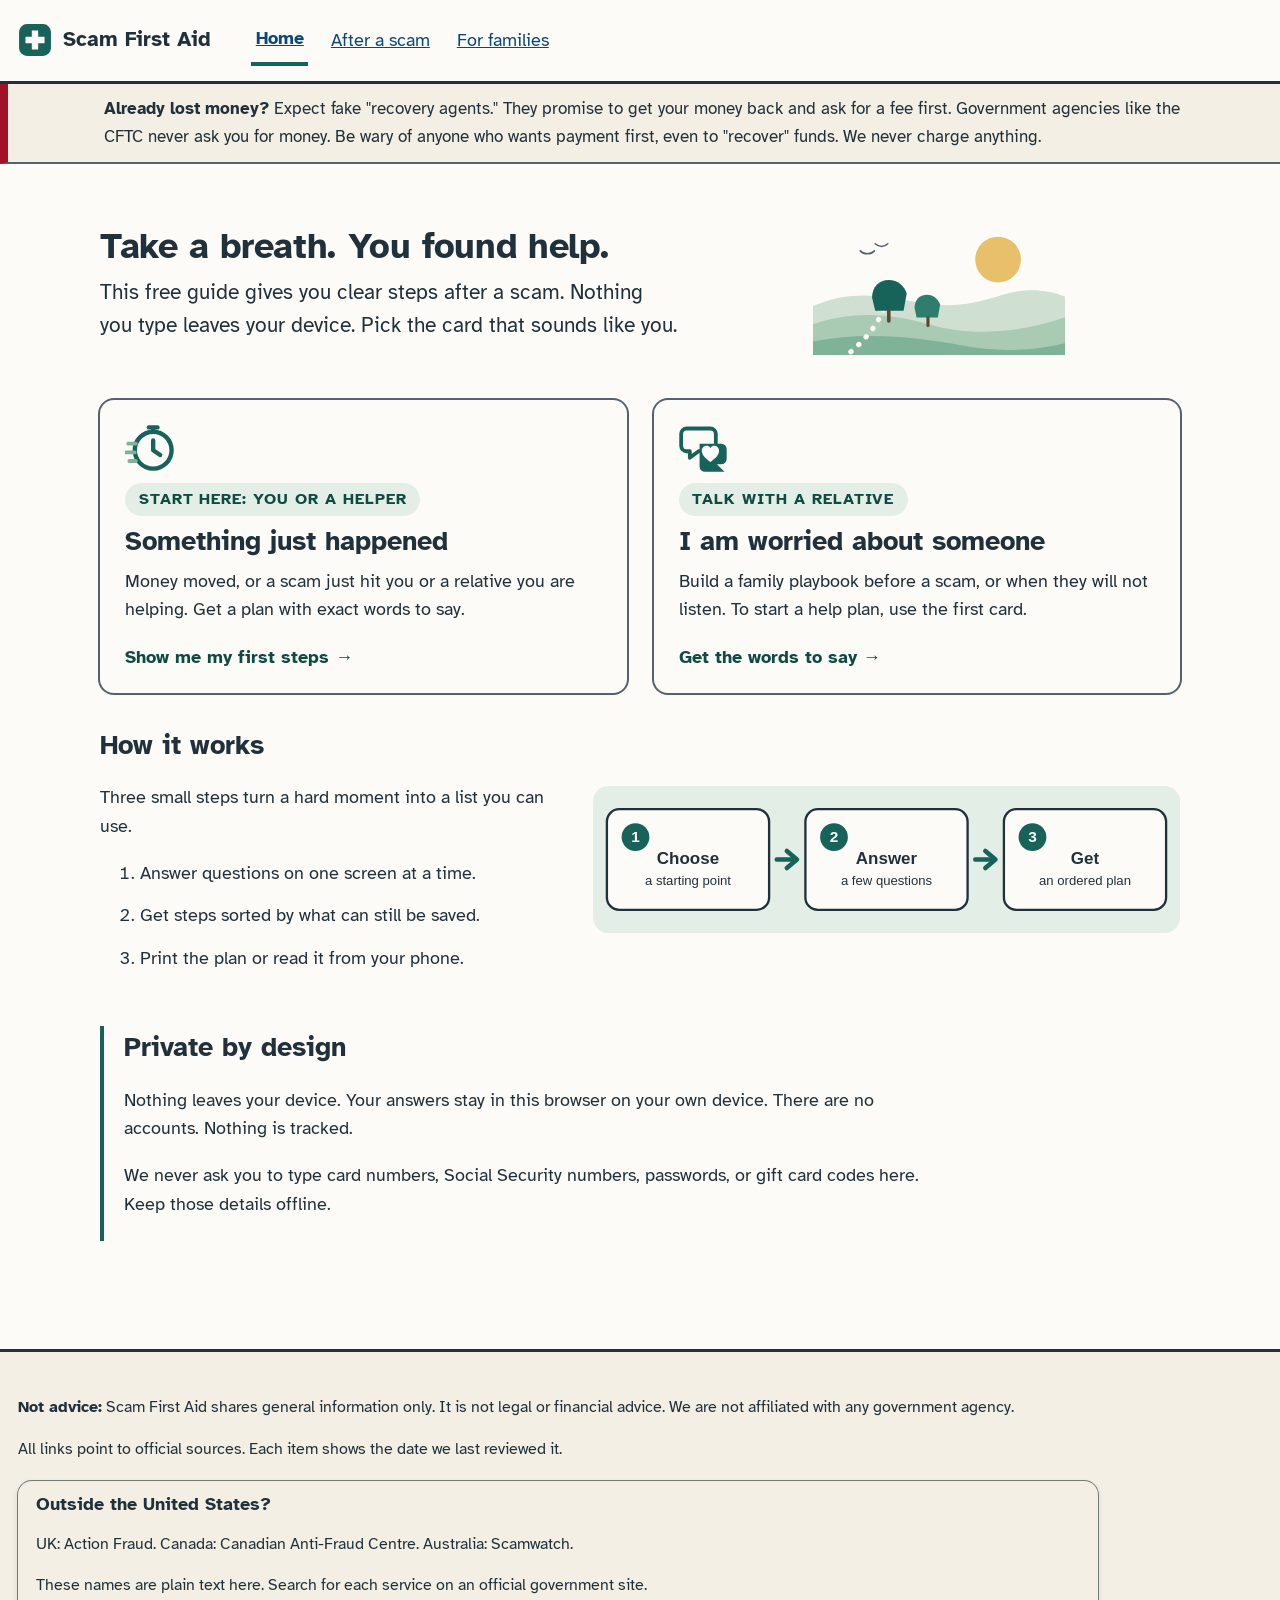
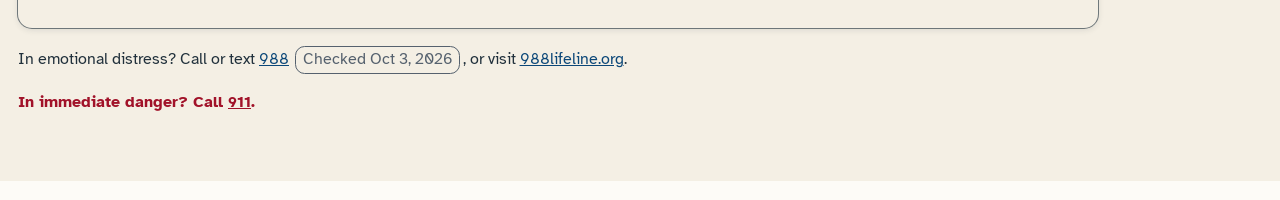
==== commit e33a65e4: "Publish 2460ac3e6c95" ====
--- a/index.html
+++ b/index.html
@@ -44,16 +44,16 @@
   <ul class="doors">
     <li><a class="door" href="after-a-scam.html">
       <img class="door-icon" src="assets/img/persona-urgent.svg" alt="" aria-hidden="true">
-      <span class="door-eyebrow">Start here</span>
+      <span class="door-eyebrow">Start here: you or a helper</span>
       <h2>Something just happened</h2>
-      <p>Money moved, or a scam just hit you or someone you love today. Get a plan with exact words to say.</p>
+      <p>Money moved, or a scam just hit you or a relative you are helping. Get a plan with exact words to say.</p>
       <span class="door-cta">Show me my first steps &rarr;</span>
     </a></li>
     <li><a class="door" href="family.html">
       <img class="door-icon" src="assets/img/persona-family.svg" alt="" aria-hidden="true">
-      <span class="door-eyebrow">Plan ahead or help now</span>
+      <span class="door-eyebrow">Talk with a relative</span>
       <h2>I am worried about someone</h2>
-      <p>Build a family playbook, before a scam or when they will not listen. Kind words open the talk, plus a safe-word plan.</p>
+      <p>Build a family playbook before a scam, or when they will not listen. To start a help plan, use the first card.</p>
       <span class="door-cta">Get the words to say &rarr;</span>
     </a></li>
   </ul>
--- a/assets/css/site.css
+++ b/assets/css/site.css
@@ -983,3 +983,10 @@
 }
 .confirm[hidden] { display: none; }
 .confirm p { margin: 0 0 0.5rem; }
+
+/* Plan index: plain anchors at the top of the plan; no sticky, no motion, existing tokens only. */
+.plan-index { margin: 0.75rem 0; }
+.plan-index .done-count { margin: 0 0 0.25rem; font-weight: 700; }
+.plan-index ul { list-style: none; margin: 0; padding: 0; display: flex; flex-wrap: wrap; gap: 0 0.875rem; }
+.plan-index li { margin: 0; }
+.plan-index a { display: inline-flex; align-items: center; gap: 0.35rem; min-height: 52px; overflow-wrap: anywhere; }
--- a/assets/css/print.css
+++ b/assets/css/print.css
@@ -52,6 +52,7 @@
 .wiz-reassure,
 .plan-actions,
 .helper-jump,
+.plan-index,
 .summary-wrap,
 .copy-btn,
 .done-box,
